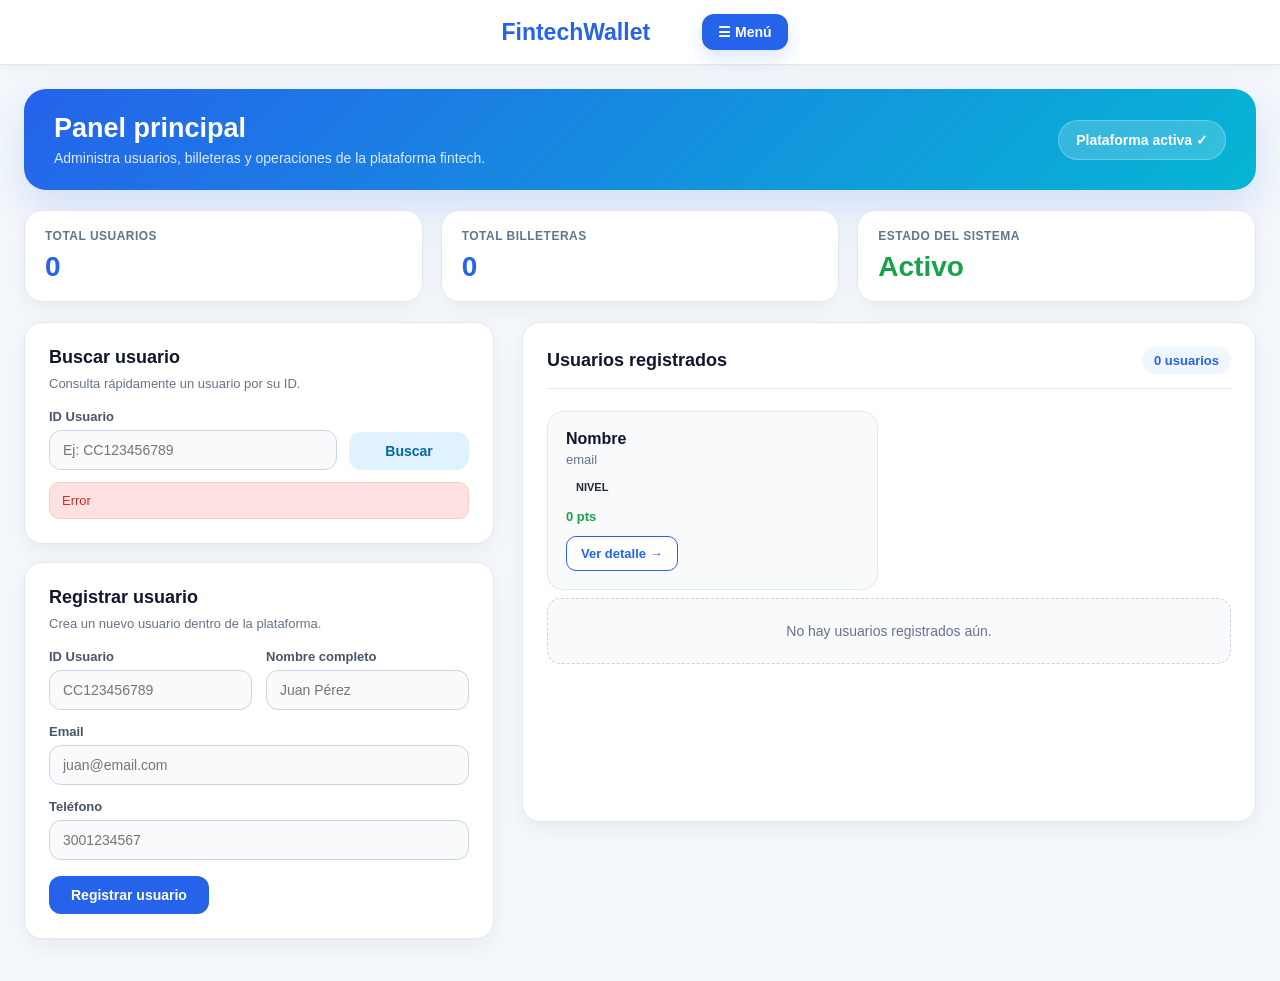
==== billetera/src/main/resources/templates/index.html @ 24cef605 "sort rutas frecuentes, prioridad exacta por timestamp, fix NPE beneficiosCanjeados" ====
<!DOCTYPE html>
<html xmlns:th="http://www.thymeleaf.org">
<head>
    <meta charset="UTF-8">
    <title>FintechWallet</title>

    <style>
        * {
            margin: 0;
            padding: 0;
            box-sizing: border-box;
        }

        body {
            font-family: 'Segoe UI', Arial, sans-serif;
            background: #f4f7fb;
            color: #1f2937;
        }

        .navbar {
            background: #ffffff;
            padding: 14px 40px;
            display: flex;
            align-items: center;
            justify-content: center;
            gap: 52px;
            border-bottom: 1px solid #e5e7eb;
            position: sticky;
            top: 0;
            z-index: 100;
            box-shadow: 0 4px 16px rgba(15, 23, 42, 0.04);
        }

        .brand {
            color: #2563eb;
            text-decoration: none;
            font-size: 23px;
            font-weight: 900;
            display: flex;
            align-items: center;
            gap: 9px;
        }

        .brand:hover {
            color: #1d4ed8;
        }

        .brand-icon {
            font-size: 22px;
            line-height: 1;
        }

        .menu-wrapper {
            position: relative;
            display: flex;
            align-items: center;
        }

        .menu-btn {
            background: #2563eb;
            color: white;
            border: none;
            border-radius: 12px;
            padding: 10px 16px;
            font-size: 14px;
            font-weight: 800;
            cursor: pointer;
            box-shadow: 0 8px 18px rgba(37, 99, 235, 0.16);
        }

        .menu-btn:hover {
            background: #1d4ed8;
        }

        .dropdown-menu {
            display: none;
            position: absolute;
            right: 0;
            top: 48px;
            background: #ffffff;
            min-width: 220px;
            border: 1px solid #e5e7eb;
            border-radius: 16px;
            box-shadow: 0 18px 35px rgba(15, 23, 42, 0.14);
            padding: 8px;
            z-index: 200;
        }

        .dropdown-menu.show {
            display: block;
        }

        .dropdown-menu a {
            display: block;
            color: #475569;
            text-decoration: none;
            padding: 12px 14px;
            border-radius: 12px;
            font-size: 14px;
            font-weight: 800;
        }

        .dropdown-menu a:hover {
            background: #eff6ff;
            color: #2563eb;
        }

        .container {
            max-width: 1280px;
            margin: 24px auto;
            padding: 0 24px;
        }

        .hero {
            background: linear-gradient(135deg, #2563eb, #06b6d4);
            color: white;
            border-radius: 22px;
            padding: 24px 30px;
            margin-bottom: 20px;
            display: flex;
            justify-content: space-between;
            align-items: center;
            box-shadow: 0 18px 40px rgba(37, 99, 235, 0.16);
        }

        .hero h2 {
            font-size: 27px;
            margin-bottom: 6px;
        }

        .hero p {
            color: #dbeafe;
            font-size: 14px;
        }

        .hero-status {
            background: rgba(255, 255, 255, 0.18);
            border: 1px solid rgba(255, 255, 255, 0.25);
            padding: 11px 17px;
            border-radius: 999px;
            font-weight: 700;
            font-size: 14px;
            white-space: nowrap;
        }

        .stats {
            display: grid;
            grid-template-columns: repeat(3, minmax(0, 1fr));
            gap: 18px;
            margin-bottom: 20px;
        }

        .stat-card {
            background: #ffffff;
            border-radius: 18px;
            padding: 18px 20px;
            border: 1px solid #e5e7eb;
            box-shadow: 0 8px 22px rgba(15, 23, 42, 0.05);
        }

        .stat-card h3 {
            color: #64748b;
            font-size: 12px;
            margin-bottom: 8px;
            text-transform: uppercase;
            letter-spacing: 0.04em;
        }

        .stat-card p {
            font-size: 28px;
            font-weight: 800;
            color: #2563eb;
        }

        .dashboard-grid {
            display: grid;
            grid-template-columns: minmax(380px, 470px) minmax(0, 1fr);
            gap: 28px;
            align-items: start;
        }

        .section {
            background: #ffffff;
            border-radius: 18px;
            padding: 24px;
            border: 1px solid #e5e7eb;
            box-shadow: 0 8px 22px rgba(15, 23, 42, 0.05);
            margin-bottom: 18px;
            overflow: hidden;
        }

        .section h2 {
            font-size: 18px;
            margin-bottom: 18px;
            color: #0f172a;
        }

        .section-subtitle {
            font-size: 13px;
            color: #64748b;
            margin-top: -10px;
            margin-bottom: 18px;
        }

        .form-grid {
            display: grid;
            grid-template-columns: repeat(2, minmax(0, 1fr));
            gap: 14px;
        }

        .form-group {
            display: flex;
            flex-direction: column;
            gap: 6px;
            min-width: 0;
        }

        .form-group.full {
            grid-column: span 2;
        }

        .form-group label {
            font-size: 13px;
            color: #475569;
            font-weight: 700;
        }

        .form-group input,
        .form-group select {
            width: 100%;
            max-width: 100%;
            min-width: 0;
            background: #f8fafc;
            border: 1px solid #cbd5e1;
            border-radius: 12px;
            padding: 11px 13px;
            color: #0f172a;
            font-size: 14px;
        }

        .form-group input:focus,
        .form-group select:focus {
            outline: none;
            border-color: #2563eb;
            box-shadow: 0 0 0 3px rgba(37, 99, 235, 0.12);
            background: #ffffff;
        }

        .btn {
            background: #2563eb;
            color: #ffffff;
            border: none;
            border-radius: 12px;
            padding: 11px 22px;
            font-size: 14px;
            font-weight: 800;
            cursor: pointer;
            margin-top: 16px;
            max-width: 100%;
            white-space: nowrap;
        }

        .btn:hover {
            background: #1d4ed8;
        }

        .btn-secondary {
            background: #e0f2fe;
            color: #0369a1;
        }

        .btn-secondary:hover {
            background: #bae6fd;
        }

        .search-form {
            display: grid;
            grid-template-columns: minmax(0, 1fr) auto;
            gap: 12px;
            align-items: end;
        }

        .search-form .form-group {
            min-width: 0;
        }

        .search-form .btn {
            margin: 0;
            min-width: 120px;
        }

        .error-msg {
            color: #dc2626;
            background: #fee2e2;
            border: 1px solid #fecaca;
            font-size: 13px;
            margin-top: 12px;
            padding: 10px 12px;
            border-radius: 10px;
        }

        .users-section {
            min-height: 500px;
            overflow: hidden;
        }

        .users-header {
            display: flex;
            justify-content: space-between;
            align-items: center;
            gap: 14px;
            margin-bottom: 14px;
            padding-bottom: 14px;
            border-bottom: 1px solid #e5e7eb;
            background: #ffffff;
            position: relative;
            z-index: 3;
        }

        .users-header h2 {
            margin-bottom: 0;
        }

        .users-count {
            background: #eff6ff;
            color: #2563eb;
            border-radius: 999px;
            padding: 6px 12px;
            font-size: 13px;
            font-weight: 800;
            white-space: nowrap;
        }

        .users-grid {
            display: grid;
            grid-template-columns: repeat(auto-fill, minmax(245px, 1fr));
            gap: 14px;
            max-height: 520px;
            overflow-y: auto;
            overflow-x: hidden;
            padding: 8px 8px 8px 0;
        }

        .users-grid::-webkit-scrollbar {
            width: 8px;
        }

        .users-grid::-webkit-scrollbar-thumb {
            background: #cbd5e1;
            border-radius: 999px;
        }

        .user-card {
            background: #f8fafc;
            border-radius: 16px;
            padding: 18px;
            border: 1px solid #e2e8f0;
            transition: box-shadow 0.2s ease, border-color 0.2s ease, background 0.2s ease;
            position: relative;
            z-index: 1;
        }

        .user-card:hover {
            transform: none;
            background: #ffffff;
            box-shadow: 0 12px 24px rgba(15, 23, 42, 0.08);
            border-color: #93c5fd;
        }

        .user-card h3 {
            font-size: 16px;
            margin-bottom: 4px;
            color: #0f172a;
        }

        .user-card p {
            font-size: 13px;
            color: #64748b;
            margin-bottom: 10px;
        }

        .user-meta {
            margin-top: 12px;
            display: flex;
            justify-content: space-between;
            align-items: center;
            gap: 8px;
        }

        .points {
            color: #16a34a;
            font-size: 13px;
            font-weight: 800;
        }

        .badge {
            display: inline-block;
            padding: 4px 10px;
            border-radius: 999px;
            font-size: 11px;
            font-weight: 800;
        }

        .badge-bronce {
            background: #fef3c7;
            color: #92400e;
        }

        .badge-plata {
            background: #e0f2fe;
            color: #0369a1;
        }

        .badge-oro {
            background: #fef9c3;
            color: #a16207;
        }

        .badge-platino {
            background: #ede9fe;
            color: #6d28d9;
        }

        .btn-outline {
            background: #ffffff;
            border: 1px solid #2563eb;
            color: #2563eb;
            border-radius: 10px;
            padding: 9px 14px;
            font-size: 13px;
            cursor: pointer;
            text-decoration: none;
            display: inline-block;
            margin-top: 12px;
            font-weight: 800;
            max-width: 100%;
            white-space: nowrap;
            text-align: center;
        }

        .btn-outline:hover {
            background: #2563eb;
            color: white;
        }

        .empty {
            color: #64748b;
            background: #f8fafc;
            border: 1px dashed #cbd5e1;
            border-radius: 14px;
            padding: 24px;
            text-align: center;
            font-size: 14px;
        }

        @media (max-width: 1000px) {
            .dashboard-grid {
                grid-template-columns: 1fr;
            }

            .stats {
                grid-template-columns: 1fr;
            }

            .hero {
                flex-direction: column;
                align-items: flex-start;
                gap: 16px;
            }

            .users-grid {
                max-height: none;
            }
        }

        @media (max-width: 600px) {
            .navbar {
                padding: 14px 20px;
                gap: 18px;
                justify-content: space-between;
            }

            .brand {
                font-size: 20px;
            }

            .dropdown-menu {
                right: 0;
                min-width: 190px;
            }

            .container {
                padding: 0 14px;
            }

            .form-grid {
                grid-template-columns: 1fr;
            }

            .form-group.full {
                grid-column: span 1;
            }

            .search-form {
                grid-template-columns: 1fr;
            }

            .search-form .btn {
                width: 100%;
            }

            .hero {
                padding: 22px;
            }

            .hero h2 {
                font-size: 23px;
            }
        }
    </style>
</head>

<body>
<nav class="navbar">
    <a href="/" class="brand">
        <span class="brand-icon"></span>
        <span>FintechWallet</span>
    </a>

    <div class="menu-wrapper">
        <button type="button" class="menu-btn" onclick="toggleMenu(event)">
            ☰ Menú
        </button>

        <div id="dropdownMenu" class="dropdown-menu">
            <a href="/"> Inicio</a>
            <a href="/analitica">Analítica</a>
            <a href="/rendimiento"> Rendimiento</a>
        </div>
    </div>
</nav>

<div class="container">

    <div class="hero">
        <div>
            <h2>Panel principal</h2>
            <p>Administra usuarios, billeteras y operaciones de la plataforma fintech.</p>
        </div>
        <div class="hero-status">Plataforma activa ✓</div>
    </div>

    <div class="stats">
        <div class="stat-card">
            <h3>Total Usuarios</h3>
            <p th:text="${totalUsuarios}">0</p>
        </div>

        <div class="stat-card">
            <h3>Total Billeteras</h3>
            <p th:text="${totalBilleteras}">0</p>
        </div>

        <div class="stat-card">
            <h3>Estado del Sistema</h3>
            <p style="color:#16a34a;">Activo</p>
        </div>
    </div>

    <div class="dashboard-grid">

        <div>
            <div class="section">
                <h2>Buscar usuario</h2>
                <p class="section-subtitle">Consulta rápidamente un usuario por su ID.</p>

                <form action="/usuario/buscar" method="get" class="search-form">
                    <div class="form-group">
                        <label>ID Usuario</label>
                        <input type="text" name="id" placeholder="Ej: CC123456789" required/>
                    </div>

                    <button type="submit" class="btn btn-secondary" style="margin:0;">
                        Buscar
                    </button>
                </form>

                <p th:if="${errorBusqueda != null}"
                   class="error-msg"
                   th:text="${errorBusqueda}">
                    Error
                </p>
            </div>

            <div class="section">
                <h2>Registrar usuario</h2>
                <p class="section-subtitle">Crea un nuevo usuario dentro de la plataforma.</p>

                <form action="/usuario/registrar" method="post">
                    <div class="form-grid">
                        <div class="form-group">
                            <label>ID Usuario</label>
                            <input type="text" name="id" placeholder="CC123456789" required/>
                        </div>

                        <div class="form-group">
                            <label>Nombre completo</label>
                            <input type="text" name="nombre" placeholder="Juan Pérez" required/>
                        </div>

                        <div class="form-group full">
                            <label>Email</label>
                            <input type="email" name="email" placeholder="juan@email.com" required/>
                        </div>

                        <div class="form-group full">
                            <label>Teléfono</label>
                            <input type="text" name="telefono" placeholder="3001234567" required/>
                        </div>
                    </div>

                    <button type="submit" class="btn">
                        Registrar usuario
                    </button>
                </form>
            </div>
        </div>

        <div class="section users-section">
            <div class="users-header">
                <h2>Usuarios registrados</h2>
                <span class="users-count" th:text="${totalUsuarios} + ' usuarios'">0 usuarios</span>
            </div>

            <div th:if="${totalUsuarios > 0}" class="users-grid">
                <div th:each="usuario : ${usuarios}" class="user-card">
                    <h3 th:text="${usuario.nombre}">Nombre</h3>
                    <p th:text="${usuario.email}">email</p>

                    <span class="badge"
                          th:classappend="${usuario.nivel.name() == 'BRONCE' ? 'badge-bronce' : (usuario.nivel.name() == 'PLATA' ? 'badge-plata' : (usuario.nivel.name() == 'ORO' ? 'badge-oro' : 'badge-platino'))}"
                          th:text="${usuario.nivel}">
                        NIVEL
                    </span>

                    <div class="user-meta">
                        <span class="points">
                            <span th:text="${usuario.puntosTotales}">0</span> pts
                        </span>
                    </div>

                    <a th:href="@{/usuarios/{id}(id=${usuario.id})}" class="btn-outline">
                        Ver detalle →
                    </a>
                </div>
            </div>

            <p th:if="${totalUsuarios == 0}" class="empty">
                No hay usuarios registrados aún.
            </p>
        </div>

    </div>
</div>

<script>
    function toggleMenu(event) {
        event.stopPropagation();
        const menu = document.getElementById('dropdownMenu');
        menu.classList.toggle('show');
    }

    document.addEventListener('click', function(event) {
        const menu = document.getElementById('dropdownMenu');
        const wrapper = document.querySelector('.menu-wrapper');

        if (menu && wrapper && !wrapper.contains(event.target)) {
            menu.classList.remove('show');
        }
    });
</script>
</body>
</html>
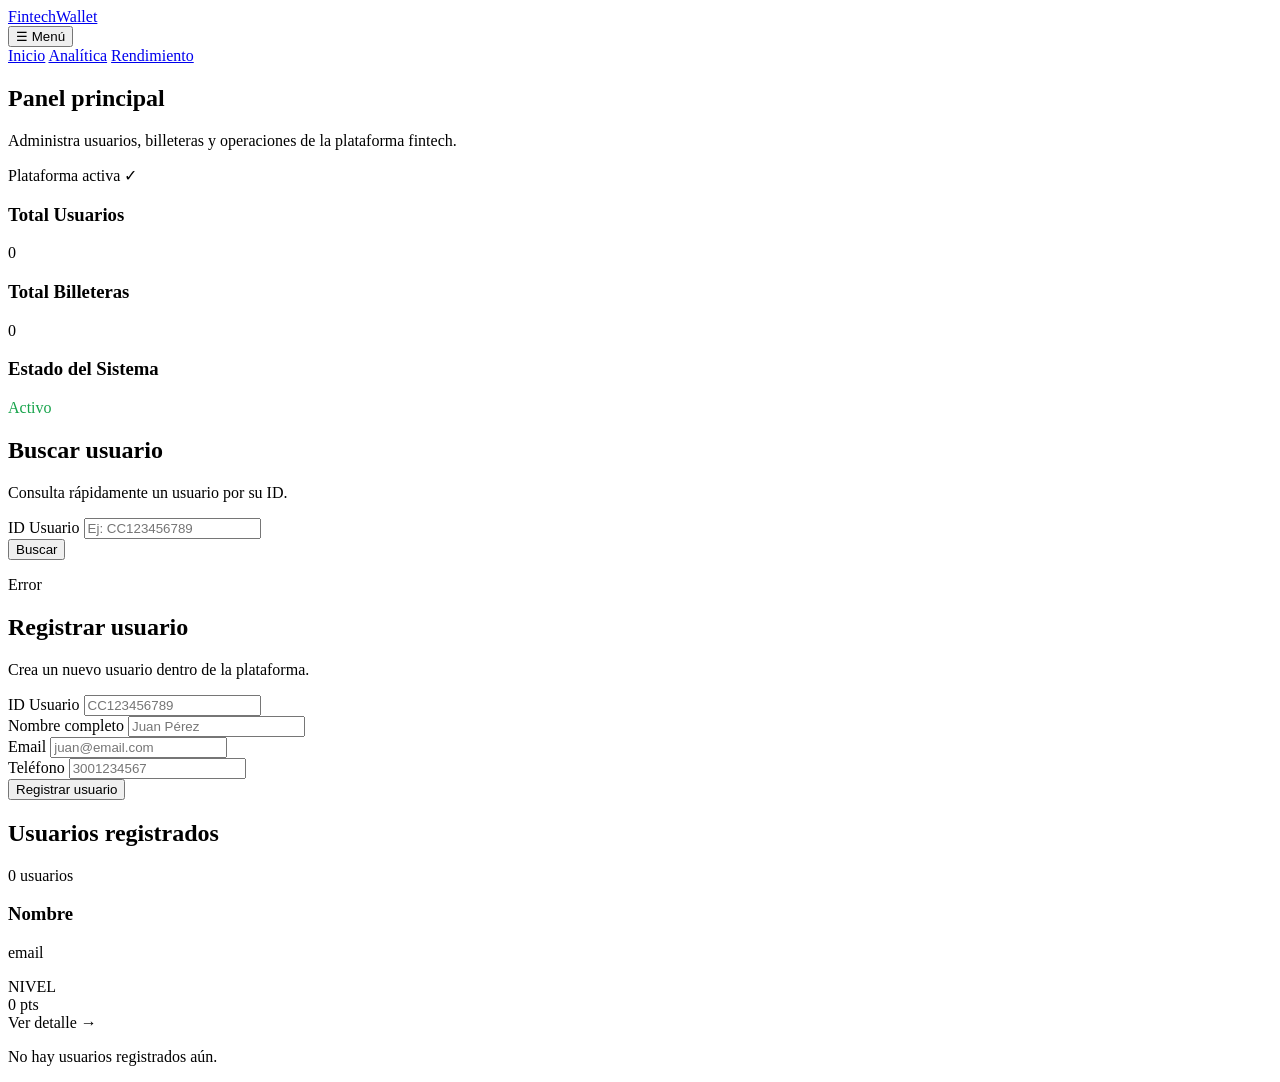
==== commit 3da839f5: "separar CSS en archivos estáticos por template" ====
--- a/billetera/src/main/resources/templates/index.html
+++ b/billetera/src/main/resources/templates/index.html
@@ -3,521 +3,7 @@
 <head>
     <meta charset="UTF-8">
     <title>FintechWallet</title>
-
-    <style>
-        * {
-            margin: 0;
-            padding: 0;
-            box-sizing: border-box;
-        }
-
-        body {
-            font-family: 'Segoe UI', Arial, sans-serif;
-            background: #f4f7fb;
-            color: #1f2937;
-        }
-
-        .navbar {
-            background: #ffffff;
-            padding: 14px 40px;
-            display: flex;
-            align-items: center;
-            justify-content: center;
-            gap: 52px;
-            border-bottom: 1px solid #e5e7eb;
-            position: sticky;
-            top: 0;
-            z-index: 100;
-            box-shadow: 0 4px 16px rgba(15, 23, 42, 0.04);
-        }
-
-        .brand {
-            color: #2563eb;
-            text-decoration: none;
-            font-size: 23px;
-            font-weight: 900;
-            display: flex;
-            align-items: center;
-            gap: 9px;
-        }
-
-        .brand:hover {
-            color: #1d4ed8;
-        }
-
-        .brand-icon {
-            font-size: 22px;
-            line-height: 1;
-        }
-
-        .menu-wrapper {
-            position: relative;
-            display: flex;
-            align-items: center;
-        }
-
-        .menu-btn {
-            background: #2563eb;
-            color: white;
-            border: none;
-            border-radius: 12px;
-            padding: 10px 16px;
-            font-size: 14px;
-            font-weight: 800;
-            cursor: pointer;
-            box-shadow: 0 8px 18px rgba(37, 99, 235, 0.16);
-        }
-
-        .menu-btn:hover {
-            background: #1d4ed8;
-        }
-
-        .dropdown-menu {
-            display: none;
-            position: absolute;
-            right: 0;
-            top: 48px;
-            background: #ffffff;
-            min-width: 220px;
-            border: 1px solid #e5e7eb;
-            border-radius: 16px;
-            box-shadow: 0 18px 35px rgba(15, 23, 42, 0.14);
-            padding: 8px;
-            z-index: 200;
-        }
-
-        .dropdown-menu.show {
-            display: block;
-        }
-
-        .dropdown-menu a {
-            display: block;
-            color: #475569;
-            text-decoration: none;
-            padding: 12px 14px;
-            border-radius: 12px;
-            font-size: 14px;
-            font-weight: 800;
-        }
-
-        .dropdown-menu a:hover {
-            background: #eff6ff;
-            color: #2563eb;
-        }
-
-        .container {
-            max-width: 1280px;
-            margin: 24px auto;
-            padding: 0 24px;
-        }
-
-        .hero {
-            background: linear-gradient(135deg, #2563eb, #06b6d4);
-            color: white;
-            border-radius: 22px;
-            padding: 24px 30px;
-            margin-bottom: 20px;
-            display: flex;
-            justify-content: space-between;
-            align-items: center;
-            box-shadow: 0 18px 40px rgba(37, 99, 235, 0.16);
-        }
-
-        .hero h2 {
-            font-size: 27px;
-            margin-bottom: 6px;
-        }
-
-        .hero p {
-            color: #dbeafe;
-            font-size: 14px;
-        }
-
-        .hero-status {
-            background: rgba(255, 255, 255, 0.18);
-            border: 1px solid rgba(255, 255, 255, 0.25);
-            padding: 11px 17px;
-            border-radius: 999px;
-            font-weight: 700;
-            font-size: 14px;
-            white-space: nowrap;
-        }
-
-        .stats {
-            display: grid;
-            grid-template-columns: repeat(3, minmax(0, 1fr));
-            gap: 18px;
-            margin-bottom: 20px;
-        }
-
-        .stat-card {
-            background: #ffffff;
-            border-radius: 18px;
-            padding: 18px 20px;
-            border: 1px solid #e5e7eb;
-            box-shadow: 0 8px 22px rgba(15, 23, 42, 0.05);
-        }
-
-        .stat-card h3 {
-            color: #64748b;
-            font-size: 12px;
-            margin-bottom: 8px;
-            text-transform: uppercase;
-            letter-spacing: 0.04em;
-        }
-
-        .stat-card p {
-            font-size: 28px;
-            font-weight: 800;
-            color: #2563eb;
-        }
-
-        .dashboard-grid {
-            display: grid;
-            grid-template-columns: minmax(380px, 470px) minmax(0, 1fr);
-            gap: 28px;
-            align-items: start;
-        }
-
-        .section {
-            background: #ffffff;
-            border-radius: 18px;
-            padding: 24px;
-            border: 1px solid #e5e7eb;
-            box-shadow: 0 8px 22px rgba(15, 23, 42, 0.05);
-            margin-bottom: 18px;
-            overflow: hidden;
-        }
-
-        .section h2 {
-            font-size: 18px;
-            margin-bottom: 18px;
-            color: #0f172a;
-        }
-
-        .section-subtitle {
-            font-size: 13px;
-            color: #64748b;
-            margin-top: -10px;
-            margin-bottom: 18px;
-        }
-
-        .form-grid {
-            display: grid;
-            grid-template-columns: repeat(2, minmax(0, 1fr));
-            gap: 14px;
-        }
-
-        .form-group {
-            display: flex;
-            flex-direction: column;
-            gap: 6px;
-            min-width: 0;
-        }
-
-        .form-group.full {
-            grid-column: span 2;
-        }
-
-        .form-group label {
-            font-size: 13px;
-            color: #475569;
-            font-weight: 700;
-        }
-
-        .form-group input,
-        .form-group select {
-            width: 100%;
-            max-width: 100%;
-            min-width: 0;
-            background: #f8fafc;
-            border: 1px solid #cbd5e1;
-            border-radius: 12px;
-            padding: 11px 13px;
-            color: #0f172a;
-            font-size: 14px;
-        }
-
-        .form-group input:focus,
-        .form-group select:focus {
-            outline: none;
-            border-color: #2563eb;
-            box-shadow: 0 0 0 3px rgba(37, 99, 235, 0.12);
-            background: #ffffff;
-        }
-
-        .btn {
-            background: #2563eb;
-            color: #ffffff;
-            border: none;
-            border-radius: 12px;
-            padding: 11px 22px;
-            font-size: 14px;
-            font-weight: 800;
-            cursor: pointer;
-            margin-top: 16px;
-            max-width: 100%;
-            white-space: nowrap;
-        }
-
-        .btn:hover {
-            background: #1d4ed8;
-        }
-
-        .btn-secondary {
-            background: #e0f2fe;
-            color: #0369a1;
-        }
-
-        .btn-secondary:hover {
-            background: #bae6fd;
-        }
-
-        .search-form {
-            display: grid;
-            grid-template-columns: minmax(0, 1fr) auto;
-            gap: 12px;
-            align-items: end;
-        }
-
-        .search-form .form-group {
-            min-width: 0;
-        }
-
-        .search-form .btn {
-            margin: 0;
-            min-width: 120px;
-        }
-
-        .error-msg {
-            color: #dc2626;
-            background: #fee2e2;
-            border: 1px solid #fecaca;
-            font-size: 13px;
-            margin-top: 12px;
-            padding: 10px 12px;
-            border-radius: 10px;
-        }
-
-        .users-section {
-            min-height: 500px;
-            overflow: hidden;
-        }
-
-        .users-header {
-            display: flex;
-            justify-content: space-between;
-            align-items: center;
-            gap: 14px;
-            margin-bottom: 14px;
-            padding-bottom: 14px;
-            border-bottom: 1px solid #e5e7eb;
-            background: #ffffff;
-            position: relative;
-            z-index: 3;
-        }
-
-        .users-header h2 {
-            margin-bottom: 0;
-        }
-
-        .users-count {
-            background: #eff6ff;
-            color: #2563eb;
-            border-radius: 999px;
-            padding: 6px 12px;
-            font-size: 13px;
-            font-weight: 800;
-            white-space: nowrap;
-        }
-
-        .users-grid {
-            display: grid;
-            grid-template-columns: repeat(auto-fill, minmax(245px, 1fr));
-            gap: 14px;
-            max-height: 520px;
-            overflow-y: auto;
-            overflow-x: hidden;
-            padding: 8px 8px 8px 0;
-        }
-
-        .users-grid::-webkit-scrollbar {
-            width: 8px;
-        }
-
-        .users-grid::-webkit-scrollbar-thumb {
-            background: #cbd5e1;
-            border-radius: 999px;
-        }
-
-        .user-card {
-            background: #f8fafc;
-            border-radius: 16px;
-            padding: 18px;
-            border: 1px solid #e2e8f0;
-            transition: box-shadow 0.2s ease, border-color 0.2s ease, background 0.2s ease;
-            position: relative;
-            z-index: 1;
-        }
-
-        .user-card:hover {
-            transform: none;
-            background: #ffffff;
-            box-shadow: 0 12px 24px rgba(15, 23, 42, 0.08);
-            border-color: #93c5fd;
-        }
-
-        .user-card h3 {
-            font-size: 16px;
-            margin-bottom: 4px;
-            color: #0f172a;
-        }
-
-        .user-card p {
-            font-size: 13px;
-            color: #64748b;
-            margin-bottom: 10px;
-        }
-
-        .user-meta {
-            margin-top: 12px;
-            display: flex;
-            justify-content: space-between;
-            align-items: center;
-            gap: 8px;
-        }
-
-        .points {
-            color: #16a34a;
-            font-size: 13px;
-            font-weight: 800;
-        }
-
-        .badge {
-            display: inline-block;
-            padding: 4px 10px;
-            border-radius: 999px;
-            font-size: 11px;
-            font-weight: 800;
-        }
-
-        .badge-bronce {
-            background: #fef3c7;
-            color: #92400e;
-        }
-
-        .badge-plata {
-            background: #e0f2fe;
-            color: #0369a1;
-        }
-
-        .badge-oro {
-            background: #fef9c3;
-            color: #a16207;
-        }
-
-        .badge-platino {
-            background: #ede9fe;
-            color: #6d28d9;
-        }
-
-        .btn-outline {
-            background: #ffffff;
-            border: 1px solid #2563eb;
-            color: #2563eb;
-            border-radius: 10px;
-            padding: 9px 14px;
-            font-size: 13px;
-            cursor: pointer;
-            text-decoration: none;
-            display: inline-block;
-            margin-top: 12px;
-            font-weight: 800;
-            max-width: 100%;
-            white-space: nowrap;
-            text-align: center;
-        }
-
-        .btn-outline:hover {
-            background: #2563eb;
-            color: white;
-        }
-
-        .empty {
-            color: #64748b;
-            background: #f8fafc;
-            border: 1px dashed #cbd5e1;
-            border-radius: 14px;
-            padding: 24px;
-            text-align: center;
-            font-size: 14px;
-        }
-
-        @media (max-width: 1000px) {
-            .dashboard-grid {
-                grid-template-columns: 1fr;
-            }
-
-            .stats {
-                grid-template-columns: 1fr;
-            }
-
-            .hero {
-                flex-direction: column;
-                align-items: flex-start;
-                gap: 16px;
-            }
-
-            .users-grid {
-                max-height: none;
-            }
-        }
-
-        @media (max-width: 600px) {
-            .navbar {
-                padding: 14px 20px;
-                gap: 18px;
-                justify-content: space-between;
-            }
-
-            .brand {
-                font-size: 20px;
-            }
-
-            .dropdown-menu {
-                right: 0;
-                min-width: 190px;
-            }
-
-            .container {
-                padding: 0 14px;
-            }
-
-            .form-grid {
-                grid-template-columns: 1fr;
-            }
-
-            .form-group.full {
-                grid-column: span 1;
-            }
-
-            .search-form {
-                grid-template-columns: 1fr;
-            }
-
-            .search-form .btn {
-                width: 100%;
-            }
-
-            .hero {
-                padding: 22px;
-            }
-
-            .hero h2 {
-                font-size: 23px;
-            }
-        }
-    </style>
+    <link rel="stylesheet" th:href="@{/css/index.css}"/>
 </head>
 
 <body>
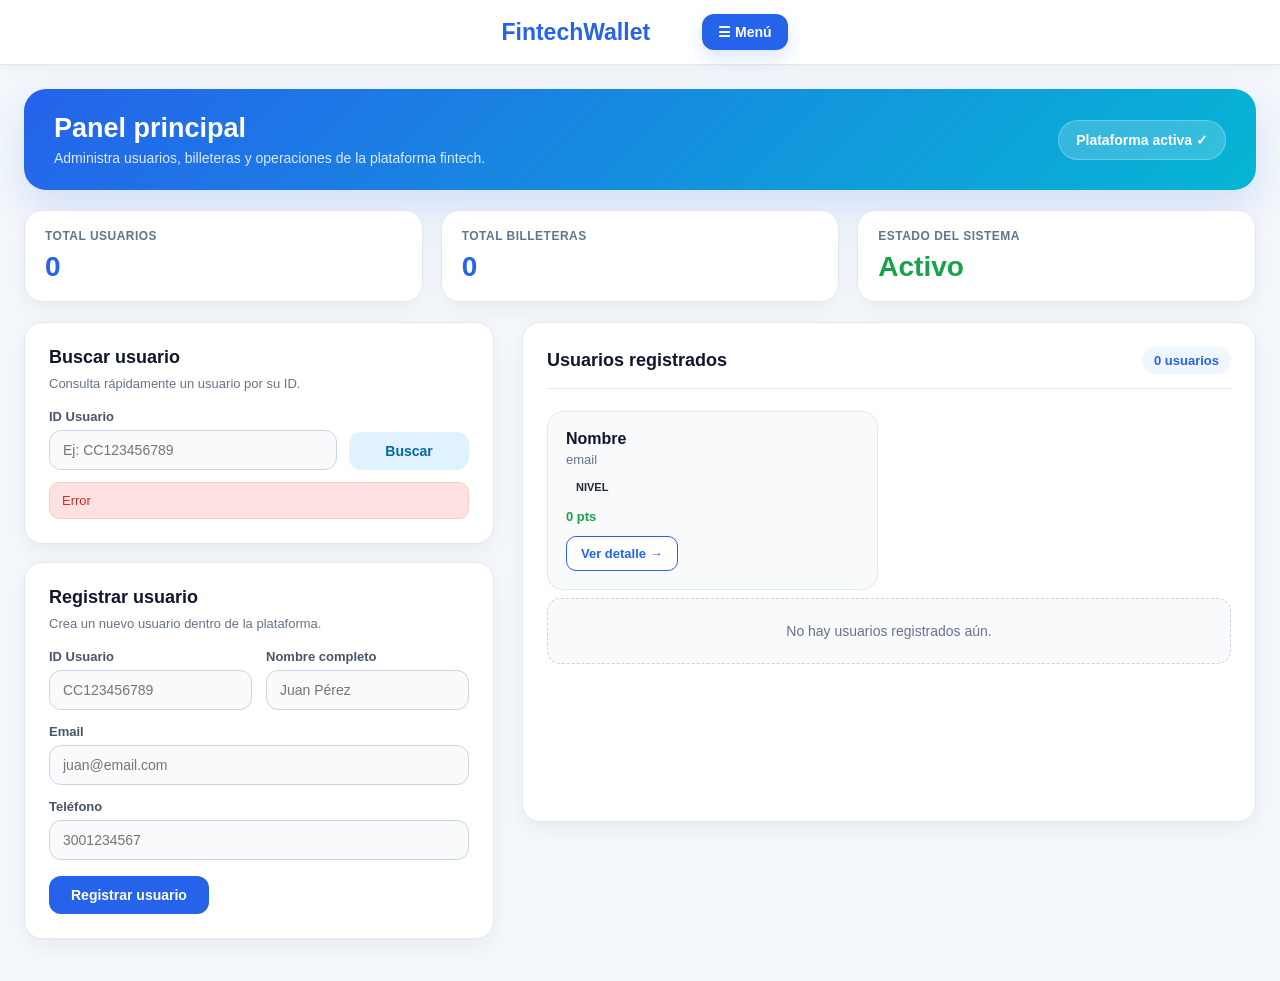
==== commit 0658e3cb: "refactor: update user registration method and enhance UI with toast notifications" ====
--- a/billetera/src/main/resources/templates/index.html
+++ b/billetera/src/main/resources/templates/index.html
@@ -3,10 +3,539 @@
 <head>
     <meta charset="UTF-8">
     <title>FintechWallet</title>
-    <link rel="stylesheet" th:href="@{/css/index.css}"/>
+
+    <style>
+        * {
+            margin: 0;
+            padding: 0;
+            box-sizing: border-box;
+        }
+
+        body {
+            font-family: 'Segoe UI', Arial, sans-serif;
+            background: #f4f7fb;
+            color: #1f2937;
+        }
+
+        .navbar {
+            background: #ffffff;
+            padding: 14px 40px;
+            display: flex;
+            align-items: center;
+            justify-content: center;
+            gap: 52px;
+            border-bottom: 1px solid #e5e7eb;
+            position: sticky;
+            top: 0;
+            z-index: 100;
+            box-shadow: 0 4px 16px rgba(15, 23, 42, 0.04);
+        }
+
+        .brand {
+            color: #2563eb;
+            text-decoration: none;
+            font-size: 23px;
+            font-weight: 900;
+            display: flex;
+            align-items: center;
+            gap: 9px;
+        }
+
+        .brand:hover {
+            color: #1d4ed8;
+        }
+
+        .brand-icon {
+            font-size: 22px;
+            line-height: 1;
+        }
+
+        .menu-wrapper {
+            position: relative;
+            display: flex;
+            align-items: center;
+        }
+
+        .menu-btn {
+            background: #2563eb;
+            color: white;
+            border: none;
+            border-radius: 12px;
+            padding: 10px 16px;
+            font-size: 14px;
+            font-weight: 800;
+            cursor: pointer;
+            box-shadow: 0 8px 18px rgba(37, 99, 235, 0.16);
+        }
+
+        .menu-btn:hover {
+            background: #1d4ed8;
+        }
+
+        .dropdown-menu {
+            display: none;
+            position: absolute;
+            right: 0;
+            top: 48px;
+            background: #ffffff;
+            min-width: 220px;
+            border: 1px solid #e5e7eb;
+            border-radius: 16px;
+            box-shadow: 0 18px 35px rgba(15, 23, 42, 0.14);
+            padding: 8px;
+            z-index: 200;
+        }
+
+        .dropdown-menu.show {
+            display: block;
+        }
+
+        .dropdown-menu a {
+            display: block;
+            color: #475569;
+            text-decoration: none;
+            padding: 12px 14px;
+            border-radius: 12px;
+            font-size: 14px;
+            font-weight: 800;
+        }
+
+        .dropdown-menu a:hover {
+            background: #eff6ff;
+            color: #2563eb;
+        }
+
+        .container {
+            max-width: 1280px;
+            margin: 24px auto;
+            padding: 0 24px;
+        }
+
+        .hero {
+            background: linear-gradient(135deg, #2563eb, #06b6d4);
+            color: white;
+            border-radius: 22px;
+            padding: 24px 30px;
+            margin-bottom: 20px;
+            display: flex;
+            justify-content: space-between;
+            align-items: center;
+            box-shadow: 0 18px 40px rgba(37, 99, 235, 0.16);
+        }
+
+        .hero h2 {
+            font-size: 27px;
+            margin-bottom: 6px;
+        }
+
+        .hero p {
+            color: #dbeafe;
+            font-size: 14px;
+        }
+
+        .hero-status {
+            background: rgba(255, 255, 255, 0.18);
+            border: 1px solid rgba(255, 255, 255, 0.25);
+            padding: 11px 17px;
+            border-radius: 999px;
+            font-weight: 700;
+            font-size: 14px;
+            white-space: nowrap;
+        }
+
+        .stats {
+            display: grid;
+            grid-template-columns: repeat(3, minmax(0, 1fr));
+            gap: 18px;
+            margin-bottom: 20px;
+        }
+
+        .stat-card {
+            background: #ffffff;
+            border-radius: 18px;
+            padding: 18px 20px;
+            border: 1px solid #e5e7eb;
+            box-shadow: 0 8px 22px rgba(15, 23, 42, 0.05);
+        }
+
+        .stat-card h3 {
+            color: #64748b;
+            font-size: 12px;
+            margin-bottom: 8px;
+            text-transform: uppercase;
+            letter-spacing: 0.04em;
+        }
+
+        .stat-card p {
+            font-size: 28px;
+            font-weight: 800;
+            color: #2563eb;
+        }
+
+        .dashboard-grid {
+            display: grid;
+            grid-template-columns: minmax(380px, 470px) minmax(0, 1fr);
+            gap: 28px;
+            align-items: start;
+        }
+
+        .section {
+            background: #ffffff;
+            border-radius: 18px;
+            padding: 24px;
+            border: 1px solid #e5e7eb;
+            box-shadow: 0 8px 22px rgba(15, 23, 42, 0.05);
+            margin-bottom: 18px;
+            overflow: hidden;
+        }
+
+        .section h2 {
+            font-size: 18px;
+            margin-bottom: 18px;
+            color: #0f172a;
+        }
+
+        .section-subtitle {
+            font-size: 13px;
+            color: #64748b;
+            margin-top: -10px;
+            margin-bottom: 18px;
+        }
+
+        .form-grid {
+            display: grid;
+            grid-template-columns: repeat(2, minmax(0, 1fr));
+            gap: 14px;
+        }
+
+        .form-group {
+            display: flex;
+            flex-direction: column;
+            gap: 6px;
+            min-width: 0;
+        }
+
+        .form-group.full {
+            grid-column: span 2;
+        }
+
+        .form-group label {
+            font-size: 13px;
+            color: #475569;
+            font-weight: 700;
+        }
+
+        .form-group input,
+        .form-group select {
+            width: 100%;
+            max-width: 100%;
+            min-width: 0;
+            background: #f8fafc;
+            border: 1px solid #cbd5e1;
+            border-radius: 12px;
+            padding: 11px 13px;
+            color: #0f172a;
+            font-size: 14px;
+        }
+
+        .form-group input:focus,
+        .form-group select:focus {
+            outline: none;
+            border-color: #2563eb;
+            box-shadow: 0 0 0 3px rgba(37, 99, 235, 0.12);
+            background: #ffffff;
+        }
+
+        .btn {
+            background: #2563eb;
+            color: #ffffff;
+            border: none;
+            border-radius: 12px;
+            padding: 11px 22px;
+            font-size: 14px;
+            font-weight: 800;
+            cursor: pointer;
+            margin-top: 16px;
+            max-width: 100%;
+            white-space: nowrap;
+        }
+
+        .btn:hover {
+            background: #1d4ed8;
+        }
+
+        .btn-secondary {
+            background: #e0f2fe;
+            color: #0369a1;
+        }
+
+        .btn-secondary:hover {
+            background: #bae6fd;
+        }
+
+        .search-form {
+            display: grid;
+            grid-template-columns: minmax(0, 1fr) auto;
+            gap: 12px;
+            align-items: end;
+        }
+
+        .search-form .form-group {
+            min-width: 0;
+        }
+
+        .search-form .btn {
+            margin: 0;
+            min-width: 120px;
+        }
+
+        .error-msg {
+            color: #dc2626;
+            background: #fee2e2;
+            border: 1px solid #fecaca;
+            font-size: 13px;
+            margin-top: 12px;
+            padding: 10px 12px;
+            border-radius: 10px;
+        }
+
+        .users-section {
+            min-height: 500px;
+            overflow: hidden;
+        }
+
+        .users-header {
+            display: flex;
+            justify-content: space-between;
+            align-items: center;
+            gap: 14px;
+            margin-bottom: 14px;
+            padding-bottom: 14px;
+            border-bottom: 1px solid #e5e7eb;
+            background: #ffffff;
+            position: relative;
+            z-index: 3;
+        }
+
+        .users-header h2 {
+            margin-bottom: 0;
+        }
+
+        .users-count {
+            background: #eff6ff;
+            color: #2563eb;
+            border-radius: 999px;
+            padding: 6px 12px;
+            font-size: 13px;
+            font-weight: 800;
+            white-space: nowrap;
+        }
+
+        .users-grid {
+            display: grid;
+            grid-template-columns: repeat(auto-fill, minmax(245px, 1fr));
+            gap: 14px;
+            max-height: 520px;
+            overflow-y: auto;
+            overflow-x: hidden;
+            padding: 8px 8px 8px 0;
+        }
+
+        .users-grid::-webkit-scrollbar {
+            width: 8px;
+        }
+
+        .users-grid::-webkit-scrollbar-thumb {
+            background: #cbd5e1;
+            border-radius: 999px;
+        }
+
+        .user-card {
+            background: #f8fafc;
+            border-radius: 16px;
+            padding: 18px;
+            border: 1px solid #e2e8f0;
+            transition: box-shadow 0.2s ease, border-color 0.2s ease, background 0.2s ease;
+            position: relative;
+            z-index: 1;
+        }
+
+        .user-card:hover {
+            transform: none;
+            background: #ffffff;
+            box-shadow: 0 12px 24px rgba(15, 23, 42, 0.08);
+            border-color: #93c5fd;
+        }
+
+        .user-card h3 {
+            font-size: 16px;
+            margin-bottom: 4px;
+            color: #0f172a;
+        }
+
+        .user-card p {
+            font-size: 13px;
+            color: #64748b;
+            margin-bottom: 10px;
+        }
+
+        .user-meta {
+            margin-top: 12px;
+            display: flex;
+            justify-content: space-between;
+            align-items: center;
+            gap: 8px;
+        }
+
+        .points {
+            color: #16a34a;
+            font-size: 13px;
+            font-weight: 800;
+        }
+
+        .badge {
+            display: inline-block;
+            padding: 4px 10px;
+            border-radius: 999px;
+            font-size: 11px;
+            font-weight: 800;
+        }
+
+        .badge-bronce {
+            background: #fef3c7;
+            color: #92400e;
+        }
+
+        .badge-plata {
+            background: #e0f2fe;
+            color: #0369a1;
+        }
+
+        .badge-oro {
+            background: #fef9c3;
+            color: #a16207;
+        }
+
+        .badge-platino {
+            background: #ede9fe;
+            color: #6d28d9;
+        }
+
+        .btn-outline {
+            background: #ffffff;
+            border: 1px solid #2563eb;
+            color: #2563eb;
+            border-radius: 10px;
+            padding: 9px 14px;
+            font-size: 13px;
+            cursor: pointer;
+            text-decoration: none;
+            display: inline-block;
+            margin-top: 12px;
+            font-weight: 800;
+            max-width: 100%;
+            white-space: nowrap;
+            text-align: center;
+        }
+
+        .btn-outline:hover {
+            background: #2563eb;
+            color: white;
+        }
+
+        .empty {
+            color: #64748b;
+            background: #f8fafc;
+            border: 1px dashed #cbd5e1;
+            border-radius: 14px;
+            padding: 24px;
+            text-align: center;
+            font-size: 14px;
+        }
+
+        @media (max-width: 1000px) {
+            .dashboard-grid {
+                grid-template-columns: 1fr;
+            }
+
+            .stats {
+                grid-template-columns: 1fr;
+            }
+
+            .hero {
+                flex-direction: column;
+                align-items: flex-start;
+                gap: 16px;
+            }
+
+            .users-grid {
+                max-height: none;
+            }
+        }
+
+        @media (max-width: 600px) {
+            .navbar {
+                padding: 14px 20px;
+                gap: 18px;
+                justify-content: space-between;
+            }
+
+            .brand {
+                font-size: 20px;
+            }
+
+            .dropdown-menu {
+                right: 0;
+                min-width: 190px;
+            }
+
+            .container {
+                padding: 0 14px;
+            }
+
+            .form-grid {
+                grid-template-columns: 1fr;
+            }
+
+            .form-group.full {
+                grid-column: span 1;
+            }
+
+            .search-form {
+                grid-template-columns: 1fr;
+            }
+
+            .search-form .btn {
+                width: 100%;
+            }
+
+            .hero {
+                padding: 22px;
+            }
+
+            .hero h2 {
+                font-size: 23px;
+            }
+        }
+    </style>
 </head>
 
 <body>
+    <div th:if="${toast}" class="toast-center toast-success">
+    <div class="toast-icon">✓</div>
+    <div class="toast-title">Operación exitosa</div>
+    <div class="toast-message" th:text="${toast}">
+        Operación realizada correctamente
+    </div>
+</div>
+
+<div th:if="${toastError}" class="toast-center toast-error">
+    <div class="toast-icon">!</div>
+    <div class="toast-title">Error</div>
+    <div class="toast-message" th:text="${toastError}">
+        Ocurrió un error
+    </div>
+</div>
 <nav class="navbar">
     <a href="/" class="brand">
         <span class="brand-icon"></span>
@@ -164,6 +693,20 @@
             menu.classList.remove('show');
         }
     });
+     document.addEventListener("DOMContentLoaded", function () {
+        const toasts = document.querySelectorAll(".toast-center");
+
+        toasts.forEach(function (toast) {
+            setTimeout(function () {
+                toast.classList.add("hide");
+
+                setTimeout(function () {
+                    toast.remove();
+                }, 300);
+            }, 1000);
+        });
+    });
 </script>
+<script th:src="@{/js/validaciones.js}"></script>
 </body>
 </html>
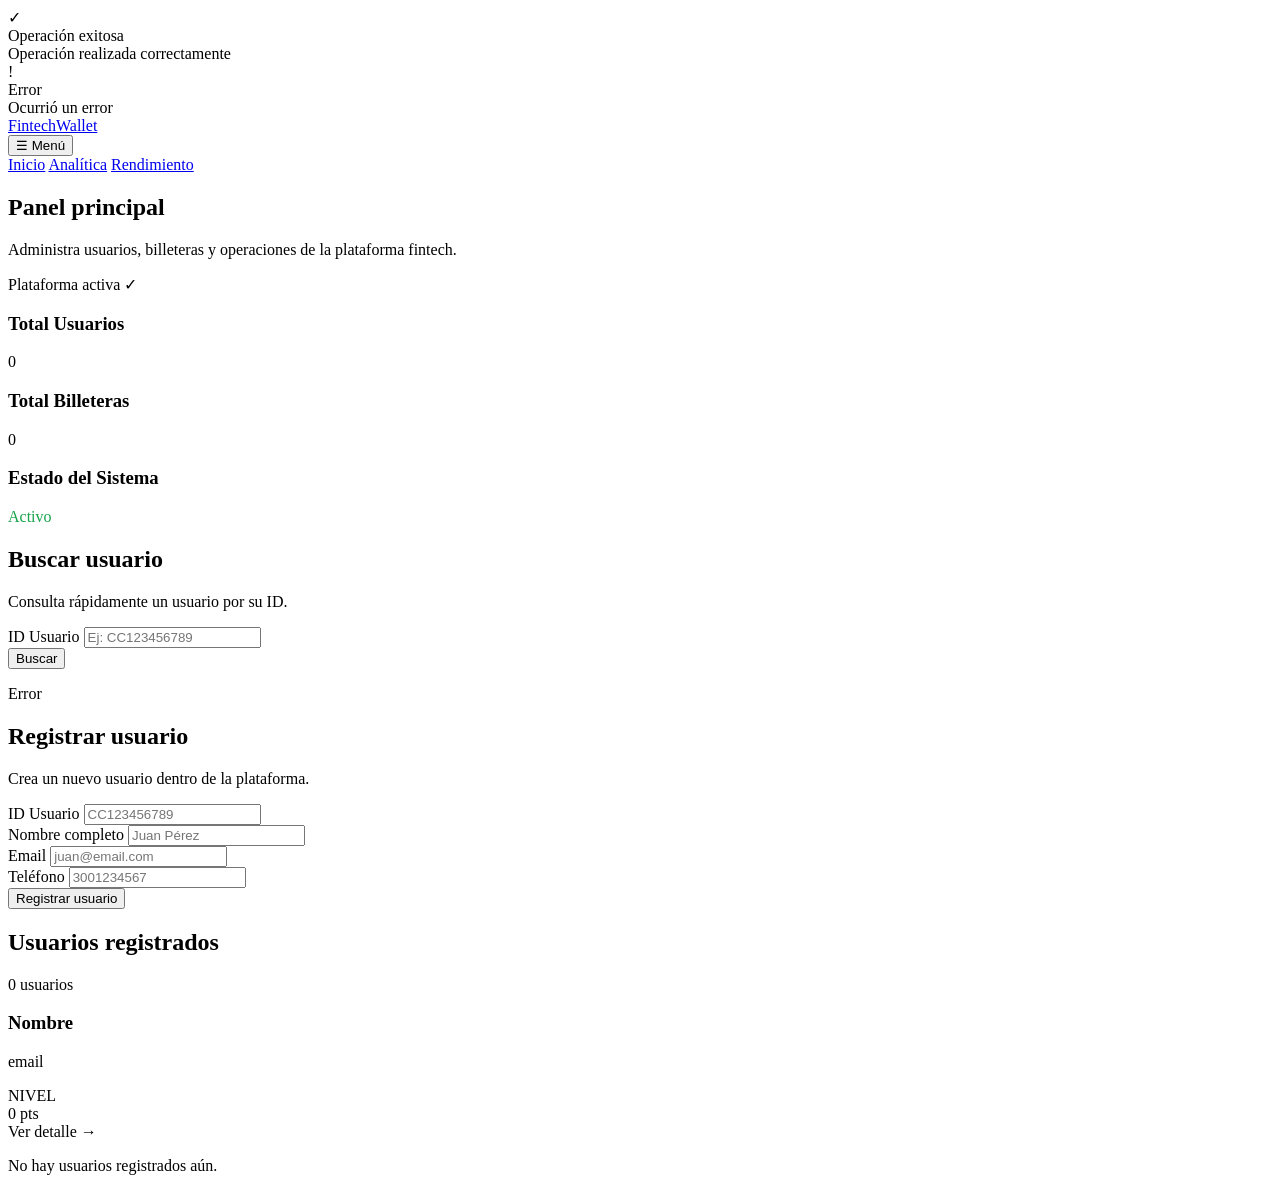
==== commit d1ffa2cd: "correcion de usuario duplicado y link para los estilos del index" ====
--- a/billetera/src/main/resources/templates/index.html
+++ b/billetera/src/main/resources/templates/index.html
@@ -4,520 +4,7 @@
     <meta charset="UTF-8">
     <title>FintechWallet</title>
 
-    <style>
-        * {
-            margin: 0;
-            padding: 0;
-            box-sizing: border-box;
-        }
-
-        body {
-            font-family: 'Segoe UI', Arial, sans-serif;
-            background: #f4f7fb;
-            color: #1f2937;
-        }
-
-        .navbar {
-            background: #ffffff;
-            padding: 14px 40px;
-            display: flex;
-            align-items: center;
-            justify-content: center;
-            gap: 52px;
-            border-bottom: 1px solid #e5e7eb;
-            position: sticky;
-            top: 0;
-            z-index: 100;
-            box-shadow: 0 4px 16px rgba(15, 23, 42, 0.04);
-        }
-
-        .brand {
-            color: #2563eb;
-            text-decoration: none;
-            font-size: 23px;
-            font-weight: 900;
-            display: flex;
-            align-items: center;
-            gap: 9px;
-        }
-
-        .brand:hover {
-            color: #1d4ed8;
-        }
-
-        .brand-icon {
-            font-size: 22px;
-            line-height: 1;
-        }
-
-        .menu-wrapper {
-            position: relative;
-            display: flex;
-            align-items: center;
-        }
-
-        .menu-btn {
-            background: #2563eb;
-            color: white;
-            border: none;
-            border-radius: 12px;
-            padding: 10px 16px;
-            font-size: 14px;
-            font-weight: 800;
-            cursor: pointer;
-            box-shadow: 0 8px 18px rgba(37, 99, 235, 0.16);
-        }
-
-        .menu-btn:hover {
-            background: #1d4ed8;
-        }
-
-        .dropdown-menu {
-            display: none;
-            position: absolute;
-            right: 0;
-            top: 48px;
-            background: #ffffff;
-            min-width: 220px;
-            border: 1px solid #e5e7eb;
-            border-radius: 16px;
-            box-shadow: 0 18px 35px rgba(15, 23, 42, 0.14);
-            padding: 8px;
-            z-index: 200;
-        }
-
-        .dropdown-menu.show {
-            display: block;
-        }
-
-        .dropdown-menu a {
-            display: block;
-            color: #475569;
-            text-decoration: none;
-            padding: 12px 14px;
-            border-radius: 12px;
-            font-size: 14px;
-            font-weight: 800;
-        }
-
-        .dropdown-menu a:hover {
-            background: #eff6ff;
-            color: #2563eb;
-        }
-
-        .container {
-            max-width: 1280px;
-            margin: 24px auto;
-            padding: 0 24px;
-        }
-
-        .hero {
-            background: linear-gradient(135deg, #2563eb, #06b6d4);
-            color: white;
-            border-radius: 22px;
-            padding: 24px 30px;
-            margin-bottom: 20px;
-            display: flex;
-            justify-content: space-between;
-            align-items: center;
-            box-shadow: 0 18px 40px rgba(37, 99, 235, 0.16);
-        }
-
-        .hero h2 {
-            font-size: 27px;
-            margin-bottom: 6px;
-        }
-
-        .hero p {
-            color: #dbeafe;
-            font-size: 14px;
-        }
-
-        .hero-status {
-            background: rgba(255, 255, 255, 0.18);
-            border: 1px solid rgba(255, 255, 255, 0.25);
-            padding: 11px 17px;
-            border-radius: 999px;
-            font-weight: 700;
-            font-size: 14px;
-            white-space: nowrap;
-        }
-
-        .stats {
-            display: grid;
-            grid-template-columns: repeat(3, minmax(0, 1fr));
-            gap: 18px;
-            margin-bottom: 20px;
-        }
-
-        .stat-card {
-            background: #ffffff;
-            border-radius: 18px;
-            padding: 18px 20px;
-            border: 1px solid #e5e7eb;
-            box-shadow: 0 8px 22px rgba(15, 23, 42, 0.05);
-        }
-
-        .stat-card h3 {
-            color: #64748b;
-            font-size: 12px;
-            margin-bottom: 8px;
-            text-transform: uppercase;
-            letter-spacing: 0.04em;
-        }
-
-        .stat-card p {
-            font-size: 28px;
-            font-weight: 800;
-            color: #2563eb;
-        }
-
-        .dashboard-grid {
-            display: grid;
-            grid-template-columns: minmax(380px, 470px) minmax(0, 1fr);
-            gap: 28px;
-            align-items: start;
-        }
-
-        .section {
-            background: #ffffff;
-            border-radius: 18px;
-            padding: 24px;
-            border: 1px solid #e5e7eb;
-            box-shadow: 0 8px 22px rgba(15, 23, 42, 0.05);
-            margin-bottom: 18px;
-            overflow: hidden;
-        }
-
-        .section h2 {
-            font-size: 18px;
-            margin-bottom: 18px;
-            color: #0f172a;
-        }
-
-        .section-subtitle {
-            font-size: 13px;
-            color: #64748b;
-            margin-top: -10px;
-            margin-bottom: 18px;
-        }
-
-        .form-grid {
-            display: grid;
-            grid-template-columns: repeat(2, minmax(0, 1fr));
-            gap: 14px;
-        }
-
-        .form-group {
-            display: flex;
-            flex-direction: column;
-            gap: 6px;
-            min-width: 0;
-        }
-
-        .form-group.full {
-            grid-column: span 2;
-        }
-
-        .form-group label {
-            font-size: 13px;
-            color: #475569;
-            font-weight: 700;
-        }
-
-        .form-group input,
-        .form-group select {
-            width: 100%;
-            max-width: 100%;
-            min-width: 0;
-            background: #f8fafc;
-            border: 1px solid #cbd5e1;
-            border-radius: 12px;
-            padding: 11px 13px;
-            color: #0f172a;
-            font-size: 14px;
-        }
-
-        .form-group input:focus,
-        .form-group select:focus {
-            outline: none;
-            border-color: #2563eb;
-            box-shadow: 0 0 0 3px rgba(37, 99, 235, 0.12);
-            background: #ffffff;
-        }
-
-        .btn {
-            background: #2563eb;
-            color: #ffffff;
-            border: none;
-            border-radius: 12px;
-            padding: 11px 22px;
-            font-size: 14px;
-            font-weight: 800;
-            cursor: pointer;
-            margin-top: 16px;
-            max-width: 100%;
-            white-space: nowrap;
-        }
-
-        .btn:hover {
-            background: #1d4ed8;
-        }
-
-        .btn-secondary {
-            background: #e0f2fe;
-            color: #0369a1;
-        }
-
-        .btn-secondary:hover {
-            background: #bae6fd;
-        }
-
-        .search-form {
-            display: grid;
-            grid-template-columns: minmax(0, 1fr) auto;
-            gap: 12px;
-            align-items: end;
-        }
-
-        .search-form .form-group {
-            min-width: 0;
-        }
-
-        .search-form .btn {
-            margin: 0;
-            min-width: 120px;
-        }
-
-        .error-msg {
-            color: #dc2626;
-            background: #fee2e2;
-            border: 1px solid #fecaca;
-            font-size: 13px;
-            margin-top: 12px;
-            padding: 10px 12px;
-            border-radius: 10px;
-        }
-
-        .users-section {
-            min-height: 500px;
-            overflow: hidden;
-        }
-
-        .users-header {
-            display: flex;
-            justify-content: space-between;
-            align-items: center;
-            gap: 14px;
-            margin-bottom: 14px;
-            padding-bottom: 14px;
-            border-bottom: 1px solid #e5e7eb;
-            background: #ffffff;
-            position: relative;
-            z-index: 3;
-        }
-
-        .users-header h2 {
-            margin-bottom: 0;
-        }
-
-        .users-count {
-            background: #eff6ff;
-            color: #2563eb;
-            border-radius: 999px;
-            padding: 6px 12px;
-            font-size: 13px;
-            font-weight: 800;
-            white-space: nowrap;
-        }
-
-        .users-grid {
-            display: grid;
-            grid-template-columns: repeat(auto-fill, minmax(245px, 1fr));
-            gap: 14px;
-            max-height: 520px;
-            overflow-y: auto;
-            overflow-x: hidden;
-            padding: 8px 8px 8px 0;
-        }
-
-        .users-grid::-webkit-scrollbar {
-            width: 8px;
-        }
-
-        .users-grid::-webkit-scrollbar-thumb {
-            background: #cbd5e1;
-            border-radius: 999px;
-        }
-
-        .user-card {
-            background: #f8fafc;
-            border-radius: 16px;
-            padding: 18px;
-            border: 1px solid #e2e8f0;
-            transition: box-shadow 0.2s ease, border-color 0.2s ease, background 0.2s ease;
-            position: relative;
-            z-index: 1;
-        }
-
-        .user-card:hover {
-            transform: none;
-            background: #ffffff;
-            box-shadow: 0 12px 24px rgba(15, 23, 42, 0.08);
-            border-color: #93c5fd;
-        }
-
-        .user-card h3 {
-            font-size: 16px;
-            margin-bottom: 4px;
-            color: #0f172a;
-        }
-
-        .user-card p {
-            font-size: 13px;
-            color: #64748b;
-            margin-bottom: 10px;
-        }
-
-        .user-meta {
-            margin-top: 12px;
-            display: flex;
-            justify-content: space-between;
-            align-items: center;
-            gap: 8px;
-        }
-
-        .points {
-            color: #16a34a;
-            font-size: 13px;
-            font-weight: 800;
-        }
-
-        .badge {
-            display: inline-block;
-            padding: 4px 10px;
-            border-radius: 999px;
-            font-size: 11px;
-            font-weight: 800;
-        }
-
-        .badge-bronce {
-            background: #fef3c7;
-            color: #92400e;
-        }
-
-        .badge-plata {
-            background: #e0f2fe;
-            color: #0369a1;
-        }
-
-        .badge-oro {
-            background: #fef9c3;
-            color: #a16207;
-        }
-
-        .badge-platino {
-            background: #ede9fe;
-            color: #6d28d9;
-        }
-
-        .btn-outline {
-            background: #ffffff;
-            border: 1px solid #2563eb;
-            color: #2563eb;
-            border-radius: 10px;
-            padding: 9px 14px;
-            font-size: 13px;
-            cursor: pointer;
-            text-decoration: none;
-            display: inline-block;
-            margin-top: 12px;
-            font-weight: 800;
-            max-width: 100%;
-            white-space: nowrap;
-            text-align: center;
-        }
-
-        .btn-outline:hover {
-            background: #2563eb;
-            color: white;
-        }
-
-        .empty {
-            color: #64748b;
-            background: #f8fafc;
-            border: 1px dashed #cbd5e1;
-            border-radius: 14px;
-            padding: 24px;
-            text-align: center;
-            font-size: 14px;
-        }
-
-        @media (max-width: 1000px) {
-            .dashboard-grid {
-                grid-template-columns: 1fr;
-            }
-
-            .stats {
-                grid-template-columns: 1fr;
-            }
-
-            .hero {
-                flex-direction: column;
-                align-items: flex-start;
-                gap: 16px;
-            }
-
-            .users-grid {
-                max-height: none;
-            }
-        }
-
-        @media (max-width: 600px) {
-            .navbar {
-                padding: 14px 20px;
-                gap: 18px;
-                justify-content: space-between;
-            }
-
-            .brand {
-                font-size: 20px;
-            }
-
-            .dropdown-menu {
-                right: 0;
-                min-width: 190px;
-            }
-
-            .container {
-                padding: 0 14px;
-            }
-
-            .form-grid {
-                grid-template-columns: 1fr;
-            }
-
-            .form-group.full {
-                grid-column: span 1;
-            }
-
-            .search-form {
-                grid-template-columns: 1fr;
-            }
-
-            .search-form .btn {
-                width: 100%;
-            }
-
-            .hero {
-                padding: 22px;
-            }
-
-            .hero h2 {
-                font-size: 23px;
-            }
-        }
-    </style>
+    <link rel="stylesheet" th:href="@{/css/index.css}">
 </head>
 
 <body>
